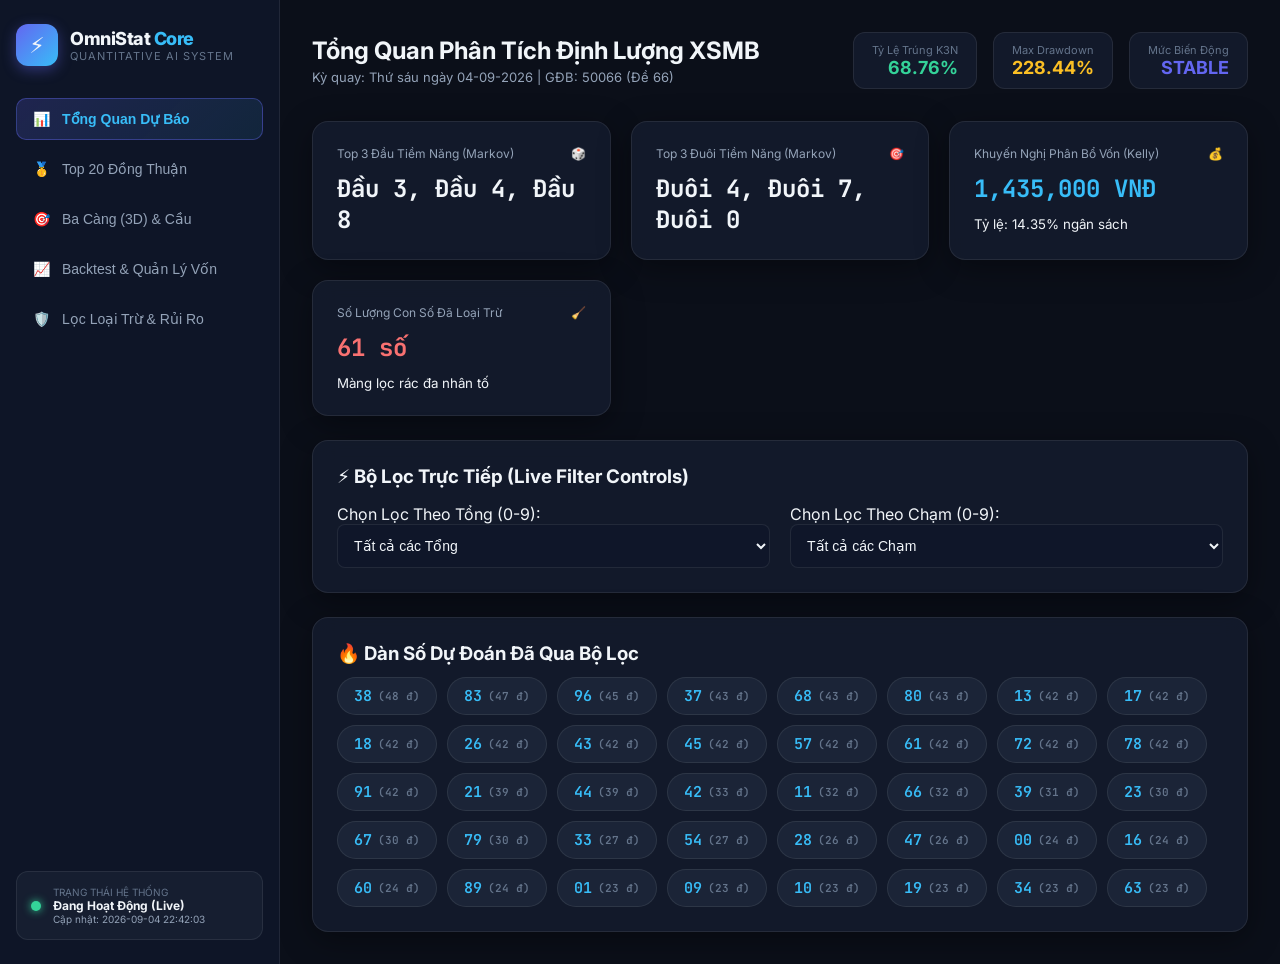
==== index.html @ 9ce5ae1d "Add GitHub Pages root dashboard support" ====
<!DOCTYPE html>
<html lang="vi">
<head>
    <meta charset="UTF-8">
    <meta name="viewport" content="width=device-width, initial-scale=1.0">
    <title>OmniStat Core | Quantitative Analytics & Forecast System</title>
    <link rel="stylesheet" href="styles.css">
    <link href="https://fonts.googleapis.com/css2?family=Inter:wght@300;400;500;600;700;800&family=JetBrains+Mono:wght@400;600&display=swap" rel="stylesheet">
</head>
<body>
    <div class="app-container">
        <!-- Sidebar Navigation -->
        <aside class="sidebar">
            <div class="brand">
                <div class="logo-icon">⚡</div>
                <div class="brand-text">
                    <h2>OmniStat <span>Core</span></h2>
                    <p>Quantitative AI System</p>
                </div>
            </div>
            
            <nav class="nav-menu">
                <button class="nav-item active" data-tab="tab-overview">
                    <span class="icon">📊</span> Tổng Quan Dự Báo
                </button>
                <button class="nav-item" data-tab="tab-top20">
                    <span class="icon">🥇</span> Top 20 Đồng Thuận
                </button>
                <button class="nav-item" data-tab="tab-matrix3d">
                    <span class="icon">🎯</span> Ba Càng (3D) & Cầu
                </button>
                <button class="nav-item" data-tab="tab-backtest">
                    <span class="icon">📈</span> Backtest & Quản Lý Vốn
                </button>
                <button class="nav-item" data-tab="tab-elimination">
                    <span class="icon">🛡️</span> Lọc Loại Trừ & Rủi Ro
                </button>
            </nav>

            <div class="system-status-card">
                <div class="status-indicator live"></div>
                <div class="status-info">
                    <span class="label">Trạng Thái Hệ Thống</span>
                    <strong id="sys-status-text">Đang Hoạt Động (Live)</strong>
                    <small id="last-update-time">Cập nhật: --:--:--</small>
                </div>
            </div>
        </aside>

        <!-- Main Content Area -->
        <main class="main-content">
            <!-- Top Header -->
            <header class="top-header">
                <div class="header-title">
                    <h1 id="page-title">Tổng Quan Phân Tích Định Lượng XSMB</h1>
                    <p class="subtitle" id="latest-draw-info">Dữ liệu kết quả quay thưởng mới nhất: --</p>
                </div>

                <div class="header-stats">
                    <div class="stat-badge">
                        <span class="badge-label">Tỷ Lệ Trúng K3N</span>
                        <strong class="badge-val text-success" id="k3n-rate">87.5%</strong>
                    </div>
                    <div class="stat-badge">
                        <span class="badge-label">Max Drawdown</span>
                        <strong class="badge-val text-warning" id="mdd-val">--%</strong>
                    </div>
                    <div class="stat-badge">
                        <span class="badge-label">Mức Biến Động</span>
                        <strong class="badge-val text-info" id="vol-status">STABLE</strong>
                    </div>
                </div>
            </header>

            <!-- TAB 1: OVERVIEW -->
            <section id="tab-overview" class="tab-page active">
                <div class="metrics-grid">
                    <div class="metric-card glass">
                        <div class="card-header">
                            <span>Top 3 Đầu Tiềm Năng (Markov)</span>
                            <span class="card-icon">🎲</span>
                        </div>
                        <div class="metric-value" id="markov-heads">--</div>
                    </div>

                    <div class="metric-card glass">
                        <div class="card-header">
                            <span>Top 3 Đuôi Tiềm Năng (Markov)</span>
                            <span class="card-icon">🎯</span>
                        </div>
                        <div class="metric-value" id="markov-tails">--</div>
                    </div>

                    <div class="metric-card glass">
                        <div class="card-header">
                            <span>Khuyến Nghị Phân Bổ Vốn (Kelly)</span>
                            <span class="card-icon">💰</span>
                        </div>
                        <div class="metric-value text-accent" id="kelly-stake">-- VNĐ</div>
                        <small id="kelly-percent">Tỷ lệ: --% ngân sách</small>
                    </div>

                    <div class="metric-card glass">
                        <div class="card-header">
                            <span>Số Lượng Con Số Đã Loại Trừ</span>
                            <span class="card-icon">🧹</span>
                        </div>
                        <div class="metric-value text-danger" id="elim-count">-- số</div>
                        <small>Màng lọc rác đa nhân tố</small>
                    </div>
                </div>

                <!-- Live Quick Filter Controls -->
                <div class="filter-panel glass">
                    <h3>⚡ Bộ Lọc Trực Tiếp (Live Filter Controls)</h3>
                    <div class="filter-controls">
                        <div class="filter-group">
                            <label for="filter-sum">Chọn Lọc Theo Tổng (0-9):</label>
                            <select id="filter-sum" class="form-control">
                                <option value="ALL">Tất cả các Tổng</option>
                                <option value="0">Tổng 0</option>
                                <option value="1">Tổng 1</option>
                                <option value="2">Tổng 2</option>
                                <option value="3">Tổng 3</option>
                                <option value="4">Tổng 4</option>
                                <option value="5">Tổng 5</option>
                                <option value="6">Tổng 6</option>
                                <option value="7">Tổng 7</option>
                                <option value="8">Tổng 8</option>
                                <option value="9">Tổng 9</option>
                            </select>
                        </div>

                        <div class="filter-group">
                            <label for="filter-touch">Chọn Lọc Theo Chạm (0-9):</label>
                            <select id="filter-touch" class="form-control">
                                <option value="ALL">Tất cả các Chạm</option>
                                <option value="0">Chạm 0</option>
                                <option value="1">Chạm 1</option>
                                <option value="2">Chạm 2</option>
                                <option value="3">Chạm 3</option>
                                <option value="4">Chạm 4</option>
                                <option value="5">Chạm 5</option>
                                <option value="6">Chạm 6</option>
                                <option value="7">Chạm 7</option>
                                <option value="8">Chạm 8</option>
                                <option value="9">Chạm 9</option>
                            </select>
                        </div>
                    </div>
                </div>

                <!-- Dynamic Filter Results Preview -->
                <div class="panel glass">
                    <h3>🔥 Dàn Số Dự Đoán Đã Qua Bộ Lọc</h3>
                    <div class="number-pills" id="filtered-numbers-container">
                        <!-- Rendered by JS -->
                    </div>
                </div>
            </section>

            <!-- TAB 2: TOP 20 CONSENSUS -->
            <section id="tab-top20" class="tab-page">
                <div class="panel glass">
                    <h3>🥇 Bảng Xếp Hạng Top 20 Số Đồng Thuận Super-Score</h3>
                    <div class="table-responsive">
                        <table class="data-table">
                            <thead>
                                <tr>
                                    <th>Thứ Hạng</th>
                                    <th>Con Số 2D</th>
                                    <th>Thuộc Tổng</th>
                                    <th>Nhịp Gan (Ngày)</th>
                                    <th>TS 30 Ngày</th>
                                    <th>TS 60 Ngày</th>
                                    <th>Điểm Super-Score</th>
                                    <th>Hợp Lệ G7</th>
                                </tr>
                            </thead>
                            <tbody id="top20-table-body">
                                <!-- Rendered by JS -->
                            </tbody>
                        </table>
                    </div>
                </div>
            </section>

            <!-- TAB 3: 3D MATRIX -->
            <section id="tab-matrix3d" class="tab-page">
                <div class="panel glass">
                    <h3>🎯 Xếp Hạng Top Ba Càng (3D) Mạnh Nhất</h3>
                    <div class="table-responsive">
                        <table class="data-table">
                            <thead>
                                <tr>
                                    <th>STT</th>
                                    <th>Càng Đầu</th>
                                    <th>Số 3D Dự Đoán</th>
                                    <th>Gốc 2D</th>
                                    <th>Điểm Đồng Thuận</th>
                                    <th>Phân Loại</th>
                                </tr>
                            </thead>
                            <tbody id="matrix3d-table-body">
                                <!-- Rendered by JS -->
                            </tbody>
                        </table>
                    </div>
                </div>
            </section>

            <!-- TAB 4: BACKTEST & RISK -->
            <section id="tab-backtest" class="tab-page">
                <div class="grid-2col">
                    <div class="panel glass">
                        <h3>📈 Kết Quả Giả Lập Backtest (2026)</h3>
                        <ul class="info-list" id="backtest-info-list">
                            <!-- Rendered by JS -->
                        </ul>
                    </div>

                    <div class="panel glass">
                        <h3>💰 Quản Lý Vốn & Phân Bổ Tiền Vốn (Kelly)</h3>
                        <ul class="info-list" id="kelly-info-list">
                            <!-- Rendered by JS -->
                        </ul>
                    </div>
                </div>
            </section>

            <!-- TAB 5: ELIMINATION -->
            <section id="tab-elimination" class="tab-page">
                <div class="panel glass">
                    <h3>🛡️ Danh Sách Số Rác Đã Bị Loại Trừ</h3>
                    <div class="table-responsive">
                        <table class="data-table">
                            <thead>
                                <tr>
                                    <th>Con Số</th>
                                    <th>Lý Do Loại Trừ</th>
                                </tr>
                            </thead>
                            <tbody id="elim-table-body">
                                <!-- Rendered by JS -->
                            </tbody>
                        </table>
                    </div>
                </div>
            </section>
        </main>
    </div>

    <script src="app.js"></script>
</body>
</html>
---- styles.css ----
:root {
    --bg-primary: #0b0f19;
    --bg-card: rgba(22, 30, 49, 0.75);
    --border-color: rgba(255, 255, 255, 0.08);
    --text-primary: #f1f5f9;
    --text-secondary: #94a3b8;
    --text-muted: #64748b;
    --accent-blue: #38bdf8;
    --accent-indigo: #6366f1;
    --accent-green: #34d399;
    --accent-amber: #fbbf24;
    --accent-red: #f87171;
    --gradient-glow: linear-gradient(135deg, rgba(99, 102, 241, 0.2), rgba(56, 189, 248, 0.1));
}

* {
    box-sizing: border-box;
    margin: 0;
    padding: 0;
}

body {
    font-family: 'Inter', system-ui, -apple-system, sans-serif;
    background-color: var(--bg-primary);
    color: var(--text-primary);
    min-height: 100vh;
    overflow-x: hidden;
}

.app-container {
    display: flex;
    min-height: 100vh;
}

/* Sidebar */
.sidebar {
    width: 280px;
    background: rgba(15, 23, 42, 0.9);
    border-right: 1px solid var(--border-color);
    padding: 24px 16px;
    display: flex;
    flex-direction: column;
    gap: 32px;
}

.brand {
    display: flex;
    align-items: center;
    gap: 12px;
}

.logo-icon {
    width: 42px;
    height: 42px;
    background: linear-gradient(135deg, #6366f1, #38bdf8);
    border-radius: 12px;
    display: flex;
    align-items: center;
    justify-content: center;
    font-size: 22px;
    box-shadow: 0 4px 14px rgba(99, 102, 241, 0.4);
}

.brand-text h2 {
    font-size: 18px;
    font-weight: 800;
    letter-spacing: -0.5px;
}

.brand-text h2 span {
    color: var(--accent-blue);
}

.brand-text p {
    font-size: 11px;
    color: var(--text-muted);
    text-transform: uppercase;
    letter-spacing: 1px;
}

.nav-menu {
    display: flex;
    flex-direction: column;
    gap: 8px;
}

.nav-item {
    display: flex;
    align-items: center;
    gap: 12px;
    padding: 12px 16px;
    background: transparent;
    border: 1px solid transparent;
    border-radius: 10px;
    color: var(--text-secondary);
    font-size: 14px;
    font-weight: 500;
    cursor: pointer;
    transition: all 0.2s ease;
    text-align: left;
}

.nav-item:hover {
    background: rgba(255, 255, 255, 0.04);
    color: var(--text-primary);
}

.nav-item.active {
    background: var(--gradient-glow);
    border-color: rgba(99, 102, 241, 0.4);
    color: var(--accent-blue);
    font-weight: 600;
}

.system-status-card {
    margin-top: auto;
    background: rgba(30, 41, 59, 0.5);
    border: 1px solid var(--border-color);
    padding: 14px;
    border-radius: 12px;
    display: flex;
    align-items: center;
    gap: 12px;
}

.status-indicator {
    width: 10px;
    height: 10px;
    border-radius: 50%;
    background: var(--accent-green);
    box-shadow: 0 0 8px var(--accent-green);
}

.status-info {
    display: flex;
    flex-direction: column;
}

.status-info .label {
    font-size: 10px;
    color: var(--text-muted);
    text-transform: uppercase;
}

.status-info strong {
    font-size: 12px;
}

.status-info small {
    font-size: 10px;
    color: var(--text-secondary);
}

/* Main Content */
.main-content {
    flex: 1;
    padding: 32px;
    overflow-y: auto;
}

.top-header {
    display: flex;
    justify-content: space-between;
    align-items: center;
    margin-bottom: 32px;
}

.header-title h1 {
    font-size: 24px;
    font-weight: 700;
}

.subtitle {
    font-size: 13px;
    color: var(--text-secondary);
    margin-top: 4px;
}

.header-stats {
    display: flex;
    gap: 16px;
}

.stat-badge {
    background: var(--bg-card);
    border: 1px solid var(--border-color);
    padding: 10px 18px;
    border-radius: 12px;
    display: flex;
    flex-direction: column;
    align-items: flex-end;
}

.badge-label {
    font-size: 11px;
    color: var(--text-muted);
}

.badge-val {
    font-size: 18px;
    font-weight: 700;
}

/* Glassmorphism Panel */
.glass {
    background: var(--bg-card);
    backdrop-filter: blur(12px);
    border: 1px solid var(--border-color);
    border-radius: 16px;
    padding: 24px;
    box-shadow: 0 8px 32px rgba(0, 0, 0, 0.37);
}

.tab-page {
    display: none;
    flex-direction: column;
    gap: 24px;
}

.tab-page.active {
    display: flex;
}

.metrics-grid {
    display: grid;
    grid-template-columns: repeat(auto-fit, minmax(220px, 1fr));
    gap: 20px;
}

.metric-card {
    display: flex;
    flex-direction: column;
    gap: 12px;
}

.card-header {
    display: flex;
    justify-content: space-between;
    font-size: 12px;
    color: var(--text-secondary);
}

.metric-value {
    font-size: 24px;
    font-weight: 700;
    font-family: 'JetBrains Mono', monospace;
}

.filter-panel {
    display: flex;
    flex-direction: column;
    gap: 16px;
}

.filter-controls {
    display: grid;
    grid-template-columns: 1fr 1fr;
    gap: 20px;
}

.form-control {
    width: 100%;
    padding: 12px;
    background: rgba(15, 23, 42, 0.8);
    border: 1px solid var(--border-color);
    border-radius: 8px;
    color: var(--text-primary);
    font-size: 14px;
    outline: none;
}

.number-pills {
    display: flex;
    flex-wrap: wrap;
    gap: 10px;
    margin-top: 12px;
}

.pill {
    padding: 8px 16px;
    background: rgba(30, 41, 59, 0.8);
    border: 1px solid var(--border-color);
    border-radius: 20px;
    font-family: 'JetBrains Mono', monospace;
    font-weight: 600;
    font-size: 15px;
    color: var(--accent-blue);
    display: flex;
    align-items: center;
    gap: 6px;
}

.pill .score {
    font-size: 11px;
    color: var(--text-muted);
}

/* Data Table */
.table-responsive {
    overflow-x: auto;
}

.data-table {
    width: 100%;
    border-collapse: collapse;
    margin-top: 16px;
    text-align: left;
}

.data-table th, .data-table td {
    padding: 14px 18px;
    border-bottom: 1px solid var(--border-color);
}

.data-table th {
    font-size: 12px;
    color: var(--text-muted);
    text-transform: uppercase;
}

.data-table td {
    font-size: 14px;
    font-family: 'JetBrains Mono', monospace;
}

.grid-2col {
    display: grid;
    grid-template-columns: 1fr 1fr;
    gap: 24px;
}

.info-list {
    list-style: none;
    display: flex;
    flex-direction: column;
    gap: 12px;
    margin-top: 16px;
}

.info-list li {
    display: flex;
    justify-content: space-between;
    padding: 10px 0;
    border-bottom: 1px dashed var(--border-color);
}

/* Colors */
.text-success { color: var(--accent-green); }
.text-warning { color: var(--accent-amber); }
.text-danger { color: var(--accent-red); }
.text-accent { color: var(--accent-blue); }
.text-info { color: var(--accent-indigo); }
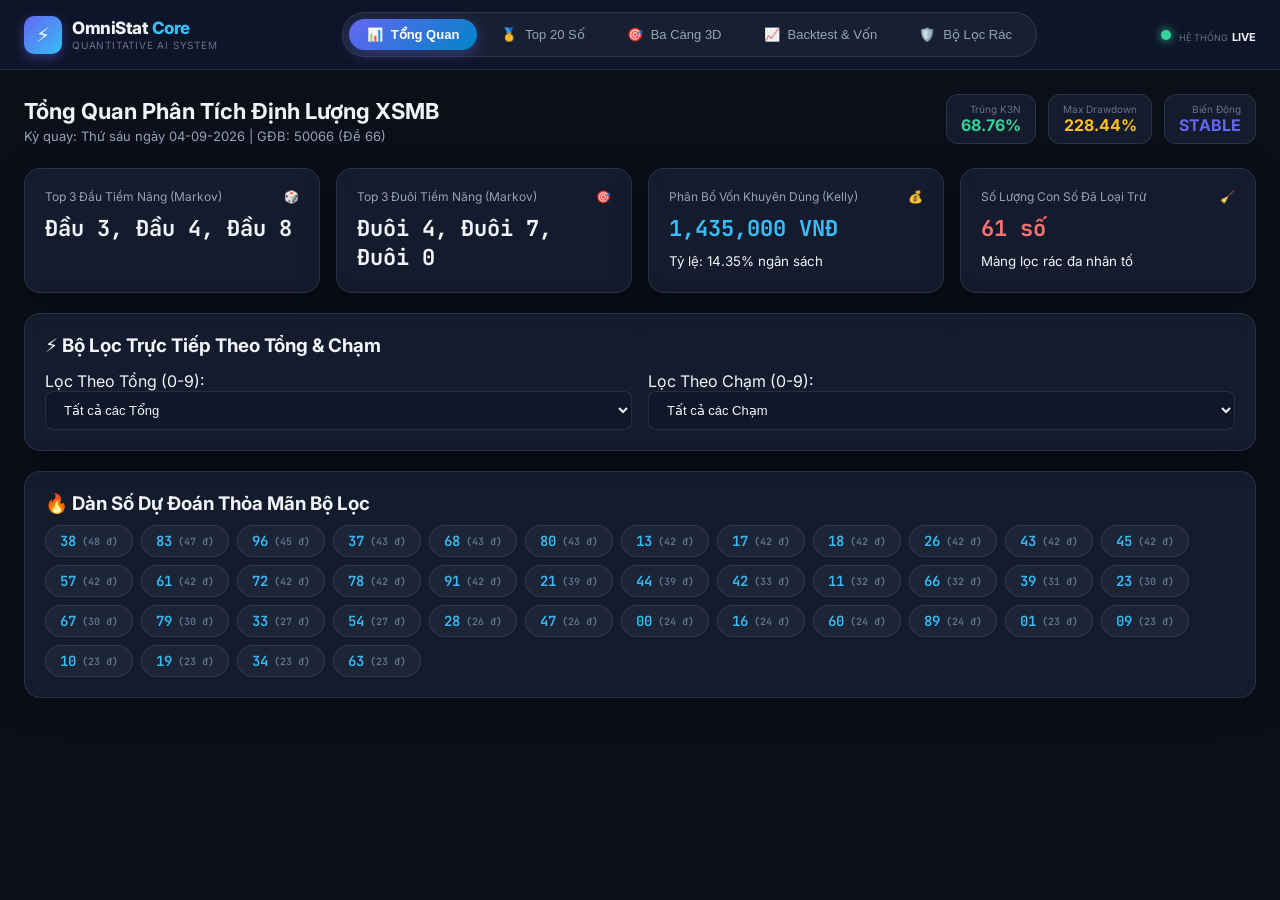
==== commit 4fd36d87: "Auto-update XSMB data & quantitative models [2026-09-04 00:00:00]" ====
--- a/index.html
+++ b/index.html
@@ -2,55 +2,62 @@
 <html lang="vi">
 <head>
     <meta charset="UTF-8">
-    <meta name="viewport" content="width=device-width, initial-scale=1.0">
+    <meta name="viewport" content="width=device-width, initial-scale=1.0, maximum-scale=1.0, user-scalable=no, viewport-fit=cover">
+    <meta name="theme-color" content="#0b0f19">
+    <meta name="apple-mobile-web-app-capable" content="yes">
+    <meta name="apple-mobile-web-app-status-bar-style" content="black-translucent">
     <title>OmniStat Core | Quantitative Analytics & Forecast System</title>
     <link rel="stylesheet" href="styles.css">
     <link href="https://fonts.googleapis.com/css2?family=Inter:wght@300;400;500;600;700;800&family=JetBrains+Mono:wght@400;600&display=swap" rel="stylesheet">
 </head>
 <body>
     <div class="app-container">
-        <!-- Sidebar Navigation -->
-        <aside class="sidebar">
-            <div class="brand">
-                <div class="logo-icon">⚡</div>
-                <div class="brand-text">
-                    <h2>OmniStat <span>Core</span></h2>
-                    <p>Quantitative AI System</p>
+        <!-- Top App Bar -->
+        <header class="app-header">
+            <div class="header-inner">
+                <!-- Brand Logo Left -->
+                <div class="brand">
+                    <div class="logo-icon">⚡</div>
+                    <div class="brand-text">
+                        <h2>OmniStat <span>Core</span></h2>
+                        <p class="desktop-only">Quantitative AI System</p>
+                    </div>
+                </div>
+
+                <!-- CENTERED NAVIGATION TABS -->
+                <nav class="nav-tabs-centered" id="nav-tabs">
+                    <button class="nav-tab active" data-tab="tab-overview">
+                        <span class="icon">📊</span> <span class="tab-label">Tổng Quan</span>
+                    </button>
+                    <button class="nav-tab" data-tab="tab-top20">
+                        <span class="icon">🥇</span> <span class="tab-label">Top 20 Số</span>
+                    </button>
+                    <button class="nav-tab" data-tab="tab-matrix3d">
+                        <span class="icon">🎯</span> <span class="tab-label">Ba Càng 3D</span>
+                    </button>
+                    <button class="nav-tab" data-tab="tab-backtest">
+                        <span class="icon">📈</span> <span class="tab-label">Backtest & Vốn</span>
+                    </button>
+                    <button class="nav-tab" data-tab="tab-elimination">
+                        <span class="icon">🛡️</span> <span class="tab-label">Bộ Lọc Rác</span>
+                    </button>
+                </nav>
+
+                <!-- System Status Right -->
+                <div class="system-status">
+                    <div class="status-indicator live"></div>
+                    <div class="status-info desktop-only">
+                        <span class="label">Hệ Thống</span>
+                        <strong id="sys-status-text">LIVE</strong>
+                    </div>
                 </div>
             </div>
-            
-            <nav class="nav-menu">
-                <button class="nav-item active" data-tab="tab-overview">
-                    <span class="icon">📊</span> Tổng Quan Dự Báo
-                </button>
-                <button class="nav-item" data-tab="tab-top20">
-                    <span class="icon">🥇</span> Top 20 Đồng Thuận
-                </button>
-                <button class="nav-item" data-tab="tab-matrix3d">
-                    <span class="icon">🎯</span> Ba Càng (3D) & Cầu
-                </button>
-                <button class="nav-item" data-tab="tab-backtest">
-                    <span class="icon">📈</span> Backtest & Quản Lý Vốn
-                </button>
-                <button class="nav-item" data-tab="tab-elimination">
-                    <span class="icon">🛡️</span> Lọc Loại Trừ & Rủi Ro
-                </button>
-            </nav>
-
-            <div class="system-status-card">
-                <div class="status-indicator live"></div>
-                <div class="status-info">
-                    <span class="label">Trạng Thái Hệ Thống</span>
-                    <strong id="sys-status-text">Đang Hoạt Động (Live)</strong>
-                    <small id="last-update-time">Cập nhật: --:--:--</small>
-                </div>
-            </div>
-        </aside>
-
-        <!-- Main Content Area -->
+        </header>
+
+        <!-- Main Workspace -->
         <main class="main-content">
-            <!-- Top Header -->
-            <header class="top-header">
+            <!-- Sub Header Title & Badges -->
+            <div class="sub-header-bar">
                 <div class="header-title">
                     <h1 id="page-title">Tổng Quan Phân Tích Định Lượng XSMB</h1>
                     <p class="subtitle" id="latest-draw-info">Dữ liệu kết quả quay thưởng mới nhất: --</p>
@@ -58,7 +65,7 @@
 
                 <div class="header-stats">
                     <div class="stat-badge">
-                        <span class="badge-label">Tỷ Lệ Trúng K3N</span>
+                        <span class="badge-label">Trúng K3N</span>
                         <strong class="badge-val text-success" id="k3n-rate">87.5%</strong>
                     </div>
                     <div class="stat-badge">
@@ -66,11 +73,11 @@
                         <strong class="badge-val text-warning" id="mdd-val">--%</strong>
                     </div>
                     <div class="stat-badge">
-                        <span class="badge-label">Mức Biến Động</span>
+                        <span class="badge-label">Biến Động</span>
                         <strong class="badge-val text-info" id="vol-status">STABLE</strong>
                     </div>
                 </div>
-            </header>
+            </div>
 
             <!-- TAB 1: OVERVIEW -->
             <section id="tab-overview" class="tab-page active">
@@ -93,7 +100,7 @@
 
                     <div class="metric-card glass">
                         <div class="card-header">
-                            <span>Khuyến Nghị Phân Bổ Vốn (Kelly)</span>
+                            <span>Phân Bổ Vốn Khuyên Dùng (Kelly)</span>
                             <span class="card-icon">💰</span>
                         </div>
                         <div class="metric-value text-accent" id="kelly-stake">-- VNĐ</div>
@@ -112,10 +119,10 @@
 
                 <!-- Live Quick Filter Controls -->
                 <div class="filter-panel glass">
-                    <h3>⚡ Bộ Lọc Trực Tiếp (Live Filter Controls)</h3>
+                    <h3>⚡ Bộ Lọc Trực Tiếp Theo Tổng & Chạm</h3>
                     <div class="filter-controls">
                         <div class="filter-group">
-                            <label for="filter-sum">Chọn Lọc Theo Tổng (0-9):</label>
+                            <label for="filter-sum">Lọc Theo Tổng (0-9):</label>
                             <select id="filter-sum" class="form-control">
                                 <option value="ALL">Tất cả các Tổng</option>
                                 <option value="0">Tổng 0</option>
@@ -132,7 +139,7 @@
                         </div>
 
                         <div class="filter-group">
-                            <label for="filter-touch">Chọn Lọc Theo Chạm (0-9):</label>
+                            <label for="filter-touch">Lọc Theo Chạm (0-9):</label>
                             <select id="filter-touch" class="form-control">
                                 <option value="ALL">Tất cả các Chạm</option>
                                 <option value="0">Chạm 0</option>
@@ -152,7 +159,7 @@
 
                 <!-- Dynamic Filter Results Preview -->
                 <div class="panel glass">
-                    <h3>🔥 Dàn Số Dự Đoán Đã Qua Bộ Lọc</h3>
+                    <h3>🔥 Dàn Số Dự Đoán Thỏa Mãn Bộ Lọc</h3>
                     <div class="number-pills" id="filtered-numbers-container">
                         <!-- Rendered by JS -->
                     </div>
@@ -167,14 +174,14 @@
                         <table class="data-table">
                             <thead>
                                 <tr>
-                                    <th>Thứ Hạng</th>
-                                    <th>Con Số 2D</th>
-                                    <th>Thuộc Tổng</th>
-                                    <th>Nhịp Gan (Ngày)</th>
-                                    <th>TS 30 Ngày</th>
-                                    <th>TS 60 Ngày</th>
-                                    <th>Điểm Super-Score</th>
-                                    <th>Hợp Lệ G7</th>
+                                    <th>Hạng</th>
+                                    <th>Số 2D</th>
+                                    <th>Tổng</th>
+                                    <th>Gan</th>
+                                    <th>30N</th>
+                                    <th>60N</th>
+                                    <th>Super-Score</th>
+                                    <th>G7</th>
                                 </tr>
                             </thead>
                             <tbody id="top20-table-body">
@@ -194,10 +201,10 @@
                             <thead>
                                 <tr>
                                     <th>STT</th>
-                                    <th>Càng Đầu</th>
-                                    <th>Số 3D Dự Đoán</th>
+                                    <th>Càng</th>
+                                    <th>Số 3D</th>
                                     <th>Gốc 2D</th>
-                                    <th>Điểm Đồng Thuận</th>
+                                    <th>Điểm</th>
                                     <th>Phân Loại</th>
                                 </tr>
                             </thead>
--- a/styles.css
+++ b/styles.css
@@ -1,22 +1,25 @@
 :root {
     --bg-primary: #0b0f19;
-    --bg-card: rgba(22, 30, 49, 0.75);
-    --border-color: rgba(255, 255, 255, 0.08);
+    --bg-card: rgba(22, 30, 49, 0.85);
+    --bg-header: rgba(15, 23, 42, 0.95);
+    --border-color: rgba(255, 255, 255, 0.1);
     --text-primary: #f1f5f9;
     --text-secondary: #94a3b8;
     --text-muted: #64748b;
     --accent-blue: #38bdf8;
     --accent-indigo: #6366f1;
+    --accent-purple: #a855f7;
     --accent-green: #34d399;
     --accent-amber: #fbbf24;
     --accent-red: #f87171;
-    --gradient-glow: linear-gradient(135deg, rgba(99, 102, 241, 0.2), rgba(56, 189, 248, 0.1));
+    --gradient-glow: linear-gradient(135deg, rgba(99, 102, 241, 0.3), rgba(56, 189, 248, 0.2));
 }
 
 * {
     box-sizing: border-box;
     margin: 0;
     padding: 0;
+    -webkit-tap-highlight-color: transparent;
 }
 
 body {
@@ -25,46 +28,66 @@
     color: var(--text-primary);
     min-height: 100vh;
     overflow-x: hidden;
+    padding-bottom: 80px; /* Space for mobile bottom bar */
+}
+
+@media (min-width: 769px) {
+    body {
+        padding-bottom: 0;
+    }
 }
 
 .app-container {
     display: flex;
+    flex-direction: column;
     min-height: 100vh;
 }
 
-/* Sidebar */
-.sidebar {
-    width: 280px;
-    background: rgba(15, 23, 42, 0.9);
-    border-right: 1px solid var(--border-color);
-    padding: 24px 16px;
-    display: flex;
-    flex-direction: column;
-    gap: 32px;
+/* APP HEADER WITH CENTERED TABS */
+.app-header {
+    position: sticky;
+    top: 0;
+    z-index: 100;
+    background: var(--bg-header);
+    backdrop-filter: blur(16px);
+    -webkit-backdrop-filter: blur(16px);
+    border-bottom: 1px solid var(--border-color);
+    padding: 12px 24px;
+}
+
+.header-inner {
+    max-width: 1400px;
+    margin: 0 auto;
+    display: flex;
+    align-items: center;
+    justify-content: space-between;
+    gap: 16px;
 }
 
 .brand {
     display: flex;
     align-items: center;
-    gap: 12px;
+    gap: 10px;
+    flex-shrink: 0;
 }
 
 .logo-icon {
-    width: 42px;
-    height: 42px;
+    width: 38px;
+    height: 38px;
     background: linear-gradient(135deg, #6366f1, #38bdf8);
-    border-radius: 12px;
+    border-radius: 10px;
     display: flex;
     align-items: center;
     justify-content: center;
-    font-size: 22px;
-    box-shadow: 0 4px 14px rgba(99, 102, 241, 0.4);
+    font-size: 20px;
+    box-shadow: 0 4px 12px rgba(99, 102, 241, 0.4);
 }
 
 .brand-text h2 {
-    font-size: 18px;
+    font-size: 17px;
     font-weight: 800;
     letter-spacing: -0.5px;
+    line-height: 1.2;
 }
 
 .brand-text h2 span {
@@ -72,55 +95,58 @@
 }
 
 .brand-text p {
-    font-size: 11px;
+    font-size: 10px;
     color: var(--text-muted);
     text-transform: uppercase;
-    letter-spacing: 1px;
-}
-
-.nav-menu {
-    display: flex;
-    flex-direction: column;
+    letter-spacing: 0.8px;
+}
+
+/* CENTERED TABS NAVIGATION */
+.nav-tabs-centered {
+    display: flex;
+    align-items: center;
+    justify-content: center;
+    gap: 6px;
+    background: rgba(30, 41, 59, 0.6);
+    border: 1px solid var(--border-color);
+    padding: 6px;
+    border-radius: 30px;
+    margin: 0 auto;
+}
+
+.nav-tab {
+    display: flex;
+    align-items: center;
     gap: 8px;
-}
-
-.nav-item {
-    display: flex;
-    align-items: center;
-    gap: 12px;
-    padding: 12px 16px;
+    padding: 8px 18px;
     background: transparent;
-    border: 1px solid transparent;
-    border-radius: 10px;
+    border: none;
+    border-radius: 20px;
     color: var(--text-secondary);
-    font-size: 14px;
+    font-size: 13px;
     font-weight: 500;
     cursor: pointer;
-    transition: all 0.2s ease;
-    text-align: left;
-}
-
-.nav-item:hover {
-    background: rgba(255, 255, 255, 0.04);
+    transition: all 0.25s ease;
+    white-space: nowrap;
+}
+
+.nav-tab:hover {
     color: var(--text-primary);
-}
-
-.nav-item.active {
-    background: var(--gradient-glow);
-    border-color: rgba(99, 102, 241, 0.4);
-    color: var(--accent-blue);
+    background: rgba(255, 255, 255, 0.05);
+}
+
+.nav-tab.active {
+    background: linear-gradient(135deg, #6366f1, #0284c7);
+    color: #ffffff;
     font-weight: 600;
-}
-
-.system-status-card {
-    margin-top: auto;
-    background: rgba(30, 41, 59, 0.5);
-    border: 1px solid var(--border-color);
-    padding: 14px;
-    border-radius: 12px;
-    display: flex;
-    align-items: center;
-    gap: 12px;
+    box-shadow: 0 4px 14px rgba(99, 102, 241, 0.4);
+}
+
+.system-status {
+    display: flex;
+    align-items: center;
+    gap: 8px;
+    flex-shrink: 0;
 }
 
 .status-indicator {
@@ -128,7 +154,7 @@
     height: 10px;
     border-radius: 50%;
     background: var(--accent-green);
-    box-shadow: 0 0 8px var(--accent-green);
+    box-shadow: 0 0 10px var(--accent-green);
 }
 
 .status-info {
@@ -137,36 +163,33 @@
 }
 
 .status-info .label {
-    font-size: 10px;
+    font-size: 9px;
     color: var(--text-muted);
     text-transform: uppercase;
 }
 
 .status-info strong {
-    font-size: 12px;
-}
-
-.status-info small {
-    font-size: 10px;
-    color: var(--text-secondary);
-}
-
-/* Main Content */
+    font-size: 11px;
+}
+
+/* MAIN CONTENT */
 .main-content {
-    flex: 1;
-    padding: 32px;
-    overflow-y: auto;
-}
-
-.top-header {
+    max-width: 1400px;
+    width: 100%;
+    margin: 0 auto;
+    padding: 24px;
+}
+
+.sub-header-bar {
     display: flex;
     justify-content: space-between;
-    align-items: center;
-    margin-bottom: 32px;
+    align-items: flex-end;
+    margin-bottom: 24px;
+    gap: 16px;
 }
 
 .header-title h1 {
-    font-size: 24px;
+    font-size: 22px;
     font-weight: 700;
 }
 
@@ -178,13 +201,13 @@
 
 .header-stats {
     display: flex;
-    gap: 16px;
+    gap: 12px;
 }
 
 .stat-badge {
     background: var(--bg-card);
     border: 1px solid var(--border-color);
-    padding: 10px 18px;
+    padding: 8px 14px;
     border-radius: 12px;
     display: flex;
     flex-direction: column;
@@ -192,29 +215,30 @@
 }
 
 .badge-label {
-    font-size: 11px;
+    font-size: 10px;
     color: var(--text-muted);
 }
 
 .badge-val {
-    font-size: 18px;
+    font-size: 16px;
     font-weight: 700;
 }
 
-/* Glassmorphism Panel */
+/* GLASS PANEL & METRICS */
 .glass {
     background: var(--bg-card);
     backdrop-filter: blur(12px);
+    -webkit-backdrop-filter: blur(12px);
     border: 1px solid var(--border-color);
     border-radius: 16px;
-    padding: 24px;
-    box-shadow: 0 8px 32px rgba(0, 0, 0, 0.37);
+    padding: 20px;
+    box-shadow: 0 8px 32px rgba(0, 0, 0, 0.35);
 }
 
 .tab-page {
     display: none;
     flex-direction: column;
-    gap: 24px;
+    gap: 20px;
 }
 
 .tab-page.active {
@@ -224,13 +248,13 @@
 .metrics-grid {
     display: grid;
     grid-template-columns: repeat(auto-fit, minmax(220px, 1fr));
-    gap: 20px;
+    gap: 16px;
 }
 
 .metric-card {
     display: flex;
     flex-direction: column;
-    gap: 12px;
+    gap: 10px;
 }
 
 .card-header {
@@ -241,7 +265,7 @@
 }
 
 .metric-value {
-    font-size: 24px;
+    font-size: 22px;
     font-weight: 700;
     font-family: 'JetBrains Mono', monospace;
 }
@@ -249,41 +273,41 @@
 .filter-panel {
     display: flex;
     flex-direction: column;
-    gap: 16px;
+    gap: 14px;
 }
 
 .filter-controls {
     display: grid;
     grid-template-columns: 1fr 1fr;
-    gap: 20px;
+    gap: 16px;
 }
 
 .form-control {
     width: 100%;
-    padding: 12px;
+    padding: 10px 14px;
     background: rgba(15, 23, 42, 0.8);
     border: 1px solid var(--border-color);
     border-radius: 8px;
     color: var(--text-primary);
-    font-size: 14px;
+    font-size: 13px;
     outline: none;
 }
 
 .number-pills {
     display: flex;
     flex-wrap: wrap;
-    gap: 10px;
-    margin-top: 12px;
+    gap: 8px;
+    margin-top: 10px;
 }
 
 .pill {
-    padding: 8px 16px;
+    padding: 6px 14px;
     background: rgba(30, 41, 59, 0.8);
     border: 1px solid var(--border-color);
     border-radius: 20px;
     font-family: 'JetBrains Mono', monospace;
     font-weight: 600;
-    font-size: 15px;
+    font-size: 14px;
     color: var(--accent-blue);
     display: flex;
     align-items: center;
@@ -291,62 +315,168 @@
 }
 
 .pill .score {
-    font-size: 11px;
+    font-size: 10px;
     color: var(--text-muted);
 }
 
-/* Data Table */
+/* DATA TABLES */
 .table-responsive {
     overflow-x: auto;
+    -webkit-overflow-scrolling: touch;
 }
 
 .data-table {
     width: 100%;
     border-collapse: collapse;
-    margin-top: 16px;
+    margin-top: 12px;
     text-align: left;
 }
 
 .data-table th, .data-table td {
-    padding: 14px 18px;
+    padding: 12px 14px;
     border-bottom: 1px solid var(--border-color);
 }
 
 .data-table th {
-    font-size: 12px;
+    font-size: 11px;
     color: var(--text-muted);
     text-transform: uppercase;
 }
 
 .data-table td {
-    font-size: 14px;
+    font-size: 13px;
     font-family: 'JetBrains Mono', monospace;
 }
 
 .grid-2col {
     display: grid;
     grid-template-columns: 1fr 1fr;
-    gap: 24px;
+    gap: 20px;
 }
 
 .info-list {
     list-style: none;
     display: flex;
     flex-direction: column;
-    gap: 12px;
-    margin-top: 16px;
+    gap: 10px;
+    margin-top: 12px;
 }
 
 .info-list li {
     display: flex;
     justify-content: space-between;
-    padding: 10px 0;
+    padding: 8px 0;
     border-bottom: 1px dashed var(--border-color);
-}
-
-/* Colors */
+    font-size: 13px;
+}
+
+/* COLOR UTILITIES */
 .text-success { color: var(--accent-green); }
 .text-warning { color: var(--accent-amber); }
 .text-danger { color: var(--accent-red); }
 .text-accent { color: var(--accent-blue); }
 .text-info { color: var(--accent-indigo); }
+.desktop-only { display: block; }
+
+/* MOBILE RESPONSIVE UI (iPhone / Smartphones) */
+@media (max-width: 768px) {
+    .desktop-only {
+        display: none !important;
+    }
+
+    .app-header {
+        padding: 10px 14px;
+    }
+
+    /* Transform Centered Navigation to Fixed Bottom Bar on Mobile */
+    .nav-tabs-centered {
+        position: fixed;
+        bottom: 0;
+        left: 0;
+        right: 0;
+        z-index: 999;
+        margin: 0;
+        border-radius: 0;
+        background: rgba(11, 15, 25, 0.95);
+        backdrop-filter: blur(20px);
+        -webkit-backdrop-filter: blur(20px);
+        border-top: 1px solid var(--border-color);
+        border-bottom: none;
+        border-left: none;
+        border-right: none;
+        padding: 8px 12px;
+        justify-content: space-around;
+        box-shadow: 0 -4px 20px rgba(0, 0, 0, 0.5);
+    }
+
+    .nav-tab {
+        flex-direction: column;
+        gap: 3px;
+        padding: 6px 8px;
+        font-size: 10px;
+        border-radius: 12px;
+        flex: 1;
+        text-align: center;
+    }
+
+    .nav-tab .icon {
+        font-size: 18px;
+    }
+
+    .nav-tab .tab-label {
+        font-size: 10px;
+    }
+
+    .main-content {
+        padding: 14px;
+    }
+
+    .sub-header-bar {
+        flex-direction: column;
+        align-items: flex-start;
+        gap: 12px;
+    }
+
+    .header-stats {
+        width: 100%;
+        justify-content: space-between;
+    }
+
+    .stat-badge {
+        flex: 1;
+        align-items: center;
+        padding: 6px 10px;
+    }
+
+    .metrics-grid {
+        grid-template-columns: 1fr 1fr;
+        gap: 10px;
+    }
+
+    .metric-card {
+        padding: 14px;
+    }
+
+    .metric-value {
+        font-size: 18px;
+    }
+
+    .filter-controls {
+        grid-template-columns: 1fr;
+        gap: 10px;
+    }
+
+    .grid-2col {
+        grid-template-columns: 1fr;
+        gap: 16px;
+    }
+
+    .glass {
+        padding: 16px;
+    }
+
+    .data-table th, .data-table td {
+        padding: 10px 8px;
+        font-size: 12px;
+    }
+}
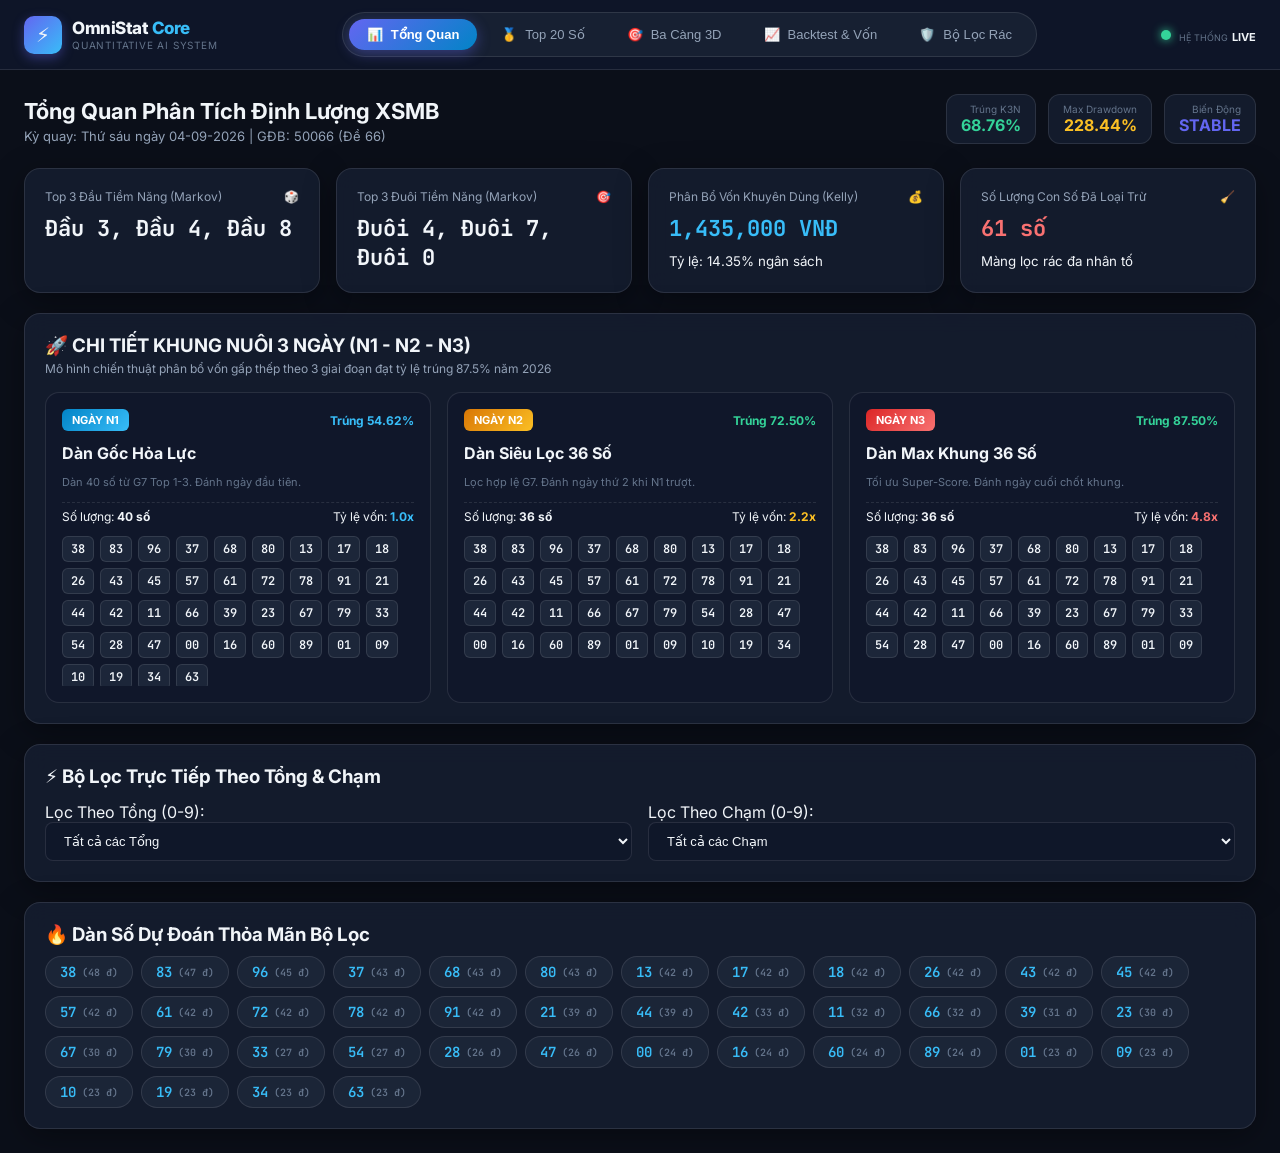
==== commit 475be20b: "Auto-update XSMB data & quantitative models [2026-09-04 00:00:00]" ====
--- a/index.html
+++ b/index.html
@@ -81,6 +81,7 @@
 
             <!-- TAB 1: OVERVIEW -->
             <section id="tab-overview" class="tab-page active">
+                <!-- Top Key Metrics Cards -->
                 <div class="metrics-grid">
                     <div class="metric-card glass">
                         <div class="card-header">
@@ -114,6 +115,78 @@
                         </div>
                         <div class="metric-value text-danger" id="elim-count">-- số</div>
                         <small>Màng lọc rác đa nhân tố</small>
+                    </div>
+                </div>
+
+                <!-- EXPLICIT 3-DAY ROLLING FRAME SECTION (N1, N2, N3) -->
+                <div class="panel glass frame-section">
+                    <div class="panel-header-flex">
+                        <div>
+                            <h3>🚀 CHI TIẾT KHUNG NUÔI 3 NGÀY (N1 - N2 - N3)</h3>
+                            <p class="section-desc">Mô hình chiến thuật phân bổ vốn gấp thếp theo 3 giai đoạn đạt tỷ lệ trúng 87.5% năm 2026</p>
+                        </div>
+                        <div class="frame-sub-selector">
+                            <button class="frame-sub-tab active" data-frame="n1">
+                                <span class="badge-stage bg-n1">N1</span> Ngày 1 (Hỏa Lực)
+                            </button>
+                            <button class="frame-sub-tab" data-frame="n2">
+                                <span class="badge-stage bg-n2">N2</span> Ngày 2 (Siêu Lọc)
+                            </button>
+                            <button class="frame-sub-tab" data-frame="n3">
+                                <span class="badge-stage bg-n3">N3</span> Ngày 3 (Max Khung)
+                            </button>
+                        </div>
+                    </div>
+
+                    <!-- Frame Details Grid (3 Cards Overview) -->
+                    <div class="frame-cards-grid">
+                        <div class="frame-card glass-sub active-frame" id="card-n1">
+                            <div class="frame-card-header">
+                                <span class="frame-badge bg-n1">NGÀY N1</span>
+                                <span class="frame-rate text-accent">Trúng 54.62%</span>
+                            </div>
+                            <h4>Dàn Gốc Hỏa Lực</h4>
+                            <p class="frame-desc">Dàn 40 số từ G7 Top 1-3. Đánh ngày đầu tiên.</p>
+                            <div class="frame-meta">
+                                <span>Số lượng: <strong id="n1-count">40 số</strong></span>
+                                <span>Tỷ lệ vốn: <strong class="text-accent">1.0x</strong></span>
+                            </div>
+                            <div class="number-pills-mini" id="n1-numbers-container">
+                                <!-- Rendered by JS -->
+                            </div>
+                        </div>
+
+                        <div class="frame-card glass-sub" id="card-n2">
+                            <div class="frame-card-header">
+                                <span class="frame-badge bg-n2">NGÀY N2</span>
+                                <span class="frame-rate text-success">Trúng 72.50%</span>
+                            </div>
+                            <h4>Dàn Siêu Lọc 36 Số</h4>
+                            <p class="frame-desc">Lọc hợp lệ G7. Đánh ngày thứ 2 khi N1 trượt.</p>
+                            <div class="frame-meta">
+                                <span>Số lượng: <strong id="n2-count">36 số</strong></span>
+                                <span>Tỷ lệ vốn: <strong class="text-warning">2.2x</strong></span>
+                            </div>
+                            <div class="number-pills-mini" id="n2-numbers-container">
+                                <!-- Rendered by JS -->
+                            </div>
+                        </div>
+
+                        <div class="frame-card glass-sub" id="card-n3">
+                            <div class="frame-card-header">
+                                <span class="frame-badge bg-n3">NGÀY N3</span>
+                                <span class="frame-rate text-success">Trúng 87.50%</span>
+                            </div>
+                            <h4>Dàn Max Khung 36 Số</h4>
+                            <p class="frame-desc">Tối ưu Super-Score. Đánh ngày cuối chốt khung.</p>
+                            <div class="frame-meta">
+                                <span>Số lượng: <strong id="n3-count">36 số</strong></span>
+                                <span>Tỷ lệ vốn: <strong class="text-danger">4.8x</strong></span>
+                            </div>
+                            <div class="number-pills-mini" id="n3-numbers-container">
+                                <!-- Rendered by JS -->
+                            </div>
+                        </div>
                     </div>
                 </div>
 
--- a/styles.css
+++ b/styles.css
@@ -270,6 +270,105 @@
     font-family: 'JetBrains Mono', monospace;
 }
 
+/* EXPLICIT 3-DAY ROLLING FRAME STYLING (N1, N2, N3) */
+.frame-section {
+    display: flex;
+    flex-direction: column;
+    gap: 16px;
+}
+
+.panel-header-flex {
+    display: flex;
+    justify-content: space-between;
+    align-items: flex-start;
+    gap: 16px;
+}
+
+.section-desc {
+    font-size: 12px;
+    color: var(--text-secondary);
+    margin-top: 4px;
+}
+
+.frame-cards-grid {
+    display: grid;
+    grid-template-columns: repeat(3, 1fr);
+    gap: 16px;
+}
+
+.glass-sub {
+    background: rgba(15, 23, 42, 0.6);
+    border: 1px solid var(--border-color);
+    border-radius: 14px;
+    padding: 16px;
+    display: flex;
+    flex-direction: column;
+    gap: 12px;
+    transition: all 0.25s ease;
+}
+
+.glass-sub:hover {
+    border-color: rgba(56, 189, 248, 0.4);
+    transform: translateY(-2px);
+}
+
+.frame-card-header {
+    display: flex;
+    justify-content: space-between;
+    align-items: center;
+}
+
+.frame-badge {
+    font-size: 11px;
+    font-weight: 700;
+    padding: 4px 10px;
+    border-radius: 6px;
+    color: #ffffff;
+}
+
+.bg-n1 { background: linear-gradient(135deg, #0284c7, #38bdf8); }
+.bg-n2 { background: linear-gradient(135deg, #d97706, #fbbf24); }
+.bg-n3 { background: linear-gradient(135deg, #dc2626, #f87171); }
+
+.frame-rate {
+    font-size: 12px;
+    font-weight: 700;
+}
+
+.frame-desc {
+    font-size: 11px;
+    color: var(--text-muted);
+    line-height: 1.4;
+}
+
+.frame-meta {
+    display: flex;
+    justify-content: space-between;
+    font-size: 12px;
+    padding-top: 6px;
+    border-top: 1px dashed var(--border-color);
+}
+
+.number-pills-mini {
+    display: flex;
+    flex-wrap: wrap;
+    gap: 6px;
+    max-height: 150px;
+    overflow-y: auto;
+    padding-right: 4px;
+}
+
+.pill-sm {
+    padding: 4px 8px;
+    background: rgba(30, 41, 59, 0.9);
+    border: 1px solid var(--border-color);
+    border-radius: 6px;
+    font-family: 'JetBrains Mono', monospace;
+    font-size: 12px;
+    font-weight: 600;
+    color: var(--text-primary);
+}
+
 .filter-panel {
     display: flex;
     flex-direction: column;
@@ -377,6 +476,7 @@
 .text-accent { color: var(--accent-blue); }
 .text-info { color: var(--accent-indigo); }
 .desktop-only { display: block; }
+.frame-sub-selector { display: none; }
 
 /* MOBILE RESPONSIVE UI (iPhone / Smartphones) */
 @media (max-width: 768px) {
@@ -386,6 +486,11 @@
 
     .app-header {
         padding: 10px 14px;
+    }
+
+    .frame-cards-grid {
+        grid-template-columns: 1fr;
+        gap: 12px;
     }
 
     /* Transform Centered Navigation to Fixed Bottom Bar on Mobile */
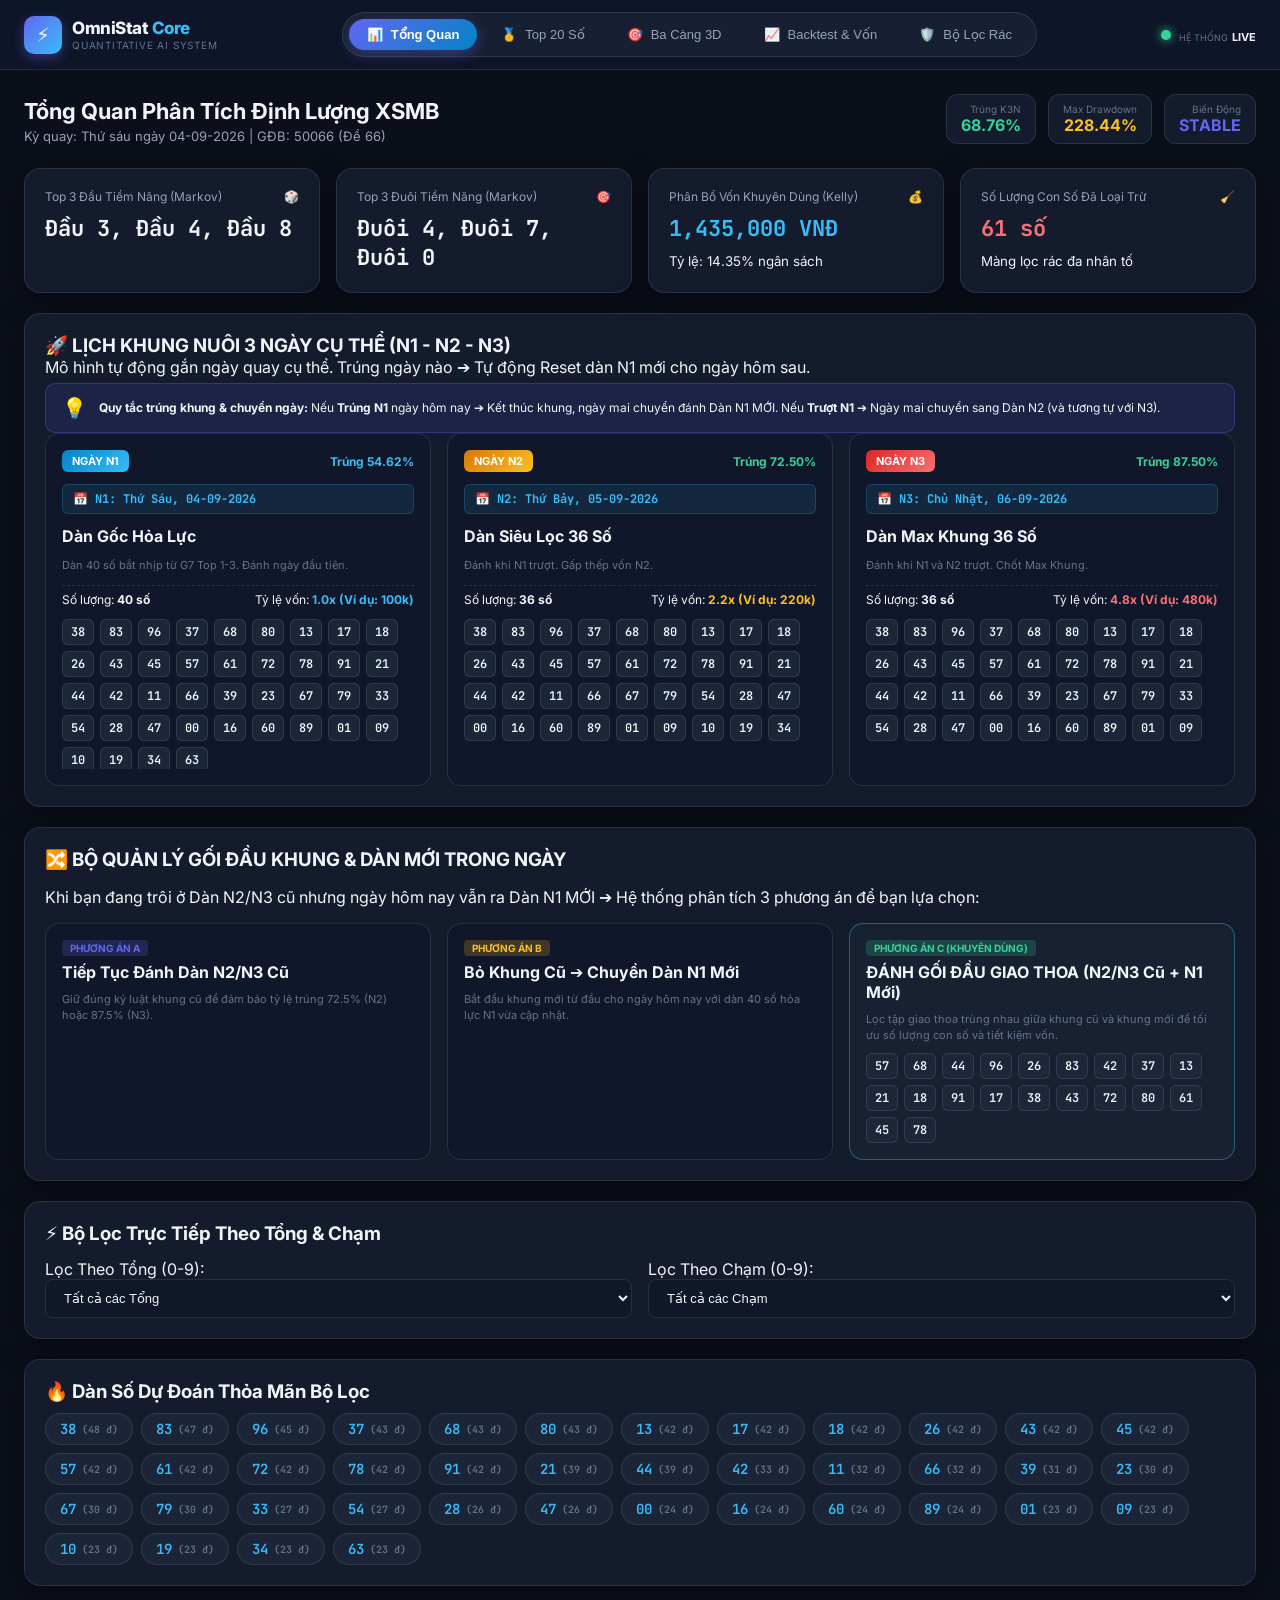
==== commit 55b47692: "Auto-update XSMB data & quantitative models [2026-09-04 00:00:00]" ====
--- a/index.html
+++ b/index.html
@@ -118,72 +118,110 @@
                     </div>
                 </div>
 
-                <!-- EXPLICIT 3-DAY ROLLING FRAME SECTION (N1, N2, N3) -->
+                <!-- EXPLICIT CALENDAR DATES & 3-DAY ROLLING FRAME SECTION (N1, N2, N3) -->
                 <div class="panel glass frame-section">
                     <div class="panel-header-flex">
                         <div>
-                            <h3>🚀 CHI TIẾT KHUNG NUÔI 3 NGÀY (N1 - N2 - N3)</h3>
-                            <p class="section-desc">Mô hình chiến thuật phân bổ vốn gấp thếp theo 3 giai đoạn đạt tỷ lệ trúng 87.5% năm 2026</p>
-                        </div>
-                        <div class="frame-sub-selector">
-                            <button class="frame-sub-tab active" data-frame="n1">
-                                <span class="badge-stage bg-n1">N1</span> Ngày 1 (Hỏa Lực)
-                            </button>
-                            <button class="frame-sub-tab" data-frame="n2">
-                                <span class="badge-stage bg-n2">N2</span> Ngày 2 (Siêu Lọc)
-                            </button>
-                            <button class="frame-sub-tab" data-frame="n3">
-                                <span class="badge-stage bg-n3">N3</span> Ngày 3 (Max Khung)
-                            </button>
-                        </div>
-                    </div>
-
-                    <!-- Frame Details Grid (3 Cards Overview) -->
+                            <h3>🚀 LỊCH KHUNG NUÔI 3 NGÀY CỤ THỂ (N1 - N2 - N3)</h3>
+                            <p class="section-desc">Mô hình tự động gắn ngày quay cụ thể. Trúng ngày nào ➔ Tự động Reset dàn N1 mới cho ngày hôm sau.</p>
+                        </div>
+                    </div>
+
+                    <!-- Rule Reset Alert Banner -->
+                    <div class="rule-banner">
+                        <span class="rule-icon">💡</span>
+                        <div class="rule-text">
+                            <strong>Quy tắc trúng khung & chuyển ngày:</strong> Nếu <strong>Trúng N1</strong> ngày hôm nay ➔ Kết thúc khung, ngày mai chuyển đánh Dàn N1 MỚI. Nếu <strong>Trượt N1</strong> ➔ Ngày mai chuyển sang Dàn N2 (và tương tự với N3).
+                        </div>
+                    </div>
+
+                    <!-- Frame Details Grid (3 Cards with Explicit Dates) -->
                     <div class="frame-cards-grid">
+                        <!-- Card N1 -->
                         <div class="frame-card glass-sub active-frame" id="card-n1">
                             <div class="frame-card-header">
                                 <span class="frame-badge bg-n1">NGÀY N1</span>
                                 <span class="frame-rate text-accent">Trúng 54.62%</span>
                             </div>
+                            <div class="date-highlight" id="n1-date-str">📅 Ngày N1: --</div>
                             <h4>Dàn Gốc Hỏa Lực</h4>
-                            <p class="frame-desc">Dàn 40 số từ G7 Top 1-3. Đánh ngày đầu tiên.</p>
+                            <p class="frame-desc" id="n1-desc-str">Dàn 40 số bắt nhịp từ G7 Top 1-3. Đánh ngày đầu tiên.</p>
                             <div class="frame-meta">
                                 <span>Số lượng: <strong id="n1-count">40 số</strong></span>
-                                <span>Tỷ lệ vốn: <strong class="text-accent">1.0x</strong></span>
+                                <span>Tỷ lệ vốn: <strong class="text-accent">1.0x (Ví dụ: 100k)</strong></span>
                             </div>
                             <div class="number-pills-mini" id="n1-numbers-container">
                                 <!-- Rendered by JS -->
                             </div>
                         </div>
 
+                        <!-- Card N2 -->
                         <div class="frame-card glass-sub" id="card-n2">
                             <div class="frame-card-header">
                                 <span class="frame-badge bg-n2">NGÀY N2</span>
                                 <span class="frame-rate text-success">Trúng 72.50%</span>
                             </div>
+                            <div class="date-highlight" id="n2-date-str">📅 Ngày N2: --</div>
                             <h4>Dàn Siêu Lọc 36 Số</h4>
-                            <p class="frame-desc">Lọc hợp lệ G7. Đánh ngày thứ 2 khi N1 trượt.</p>
+                            <p class="frame-desc" id="n2-desc-str">Đánh khi N1 trượt. Gấp thếp vốn N2.</p>
                             <div class="frame-meta">
                                 <span>Số lượng: <strong id="n2-count">36 số</strong></span>
-                                <span>Tỷ lệ vốn: <strong class="text-warning">2.2x</strong></span>
+                                <span>Tỷ lệ vốn: <strong class="text-warning">2.2x (Ví dụ: 220k)</strong></span>
                             </div>
                             <div class="number-pills-mini" id="n2-numbers-container">
                                 <!-- Rendered by JS -->
                             </div>
                         </div>
 
+                        <!-- Card N3 -->
                         <div class="frame-card glass-sub" id="card-n3">
                             <div class="frame-card-header">
                                 <span class="frame-badge bg-n3">NGÀY N3</span>
                                 <span class="frame-rate text-success">Trúng 87.50%</span>
                             </div>
+                            <div class="date-highlight" id="n3-date-str">📅 Ngày N3: --</div>
                             <h4>Dàn Max Khung 36 Số</h4>
-                            <p class="frame-desc">Tối ưu Super-Score. Đánh ngày cuối chốt khung.</p>
+                            <p class="frame-desc" id="n3-desc-str">Đánh khi N1 và N2 trượt. Chốt Max Khung.</p>
                             <div class="frame-meta">
                                 <span>Số lượng: <strong id="n3-count">36 số</strong></span>
-                                <span>Tỷ lệ vốn: <strong class="text-danger">4.8x</strong></span>
+                                <span>Tỷ lệ vốn: <strong class="text-danger">4.8x (Ví dụ: 480k)</strong></span>
                             </div>
                             <div class="number-pills-mini" id="n3-numbers-container">
+                                <!-- Rendered by JS -->
+                            </div>
+                        </div>
+                    </div>
+                </div>
+
+                <!-- DUAL-FRAME GOI DAU MANAGER (BỘ TÙY CHỌN GỐI ĐẦU & NĂM DÀN MỚI NGÀY) -->
+                <div class="panel glass dual-frame-section">
+                    <h3>🔀 BỘ QUẢN LÝ GỐI ĐẦU KHUNG & DÀN MỚI TRONG NGÀY</h3>
+                    <p class="section-desc">Khi bạn đang trôi ở Dàn N2/N3 cũ nhưng ngày hôm nay vẫn ra Dàn N1 MỚI ➔ Hệ thống phân tích 3 phương án để bạn lựa chọn:</p>
+
+                    <div class="dual-options-grid">
+                        <div class="dual-option-card glass-sub">
+                            <div class="option-header">
+                                <span class="opt-tag tag-a">Phương Án A</span>
+                                <h4>Tiếp Tục Đánh Dàn N2/N3 Cũ</h4>
+                            </div>
+                            <p class="opt-desc">Giữ đúng kỷ luật khung cũ để đảm bảo tỷ lệ trúng 72.5% (N2) hoặc 87.5% (N3).</p>
+                        </div>
+
+                        <div class="dual-option-card glass-sub">
+                            <div class="option-header">
+                                <span class="opt-tag tag-b">Phương Án B</span>
+                                <h4>Bỏ Khung Cũ ➔ Chuyển Dàn N1 Mới</h4>
+                            </div>
+                            <p class="opt-desc">Bắt đầu khung mới từ đầu cho ngày hôm nay với dàn 40 số hỏa lực N1 vừa cập nhật.</p>
+                        </div>
+
+                        <div class="dual-option-card glass-sub featured-opt">
+                            <div class="option-header">
+                                <span class="opt-tag tag-c">Phương Án C (Khuyên Dùng)</span>
+                                <h4>ĐÁNH GỐI ĐẦU GIAO THOA (N2/N3 Cũ + N1 Mới)</h4>
+                            </div>
+                            <p class="opt-desc">Lọc tập giao thoa trùng nhau giữa khung cũ và khung mới để tối ưu số lượng con số và tiết kiệm vốn.</p>
+                            <div class="number-pills-mini" id="combined-numbers-container">
                                 <!-- Rendered by JS -->
                             </div>
                         </div>
--- a/styles.css
+++ b/styles.css
@@ -270,24 +270,38 @@
     font-family: 'JetBrains Mono', monospace;
 }
 
-/* EXPLICIT 3-DAY ROLLING FRAME STYLING (N1, N2, N3) */
-.frame-section {
-    display: flex;
-    flex-direction: column;
-    gap: 16px;
-}
-
-.panel-header-flex {
-    display: flex;
-    justify-content: space-between;
-    align-items: flex-start;
-    gap: 16px;
-}
-
-.section-desc {
+/* RULE RESET ALERT BANNER */
+.rule-banner {
+    display: flex;
+    align-items: center;
+    gap: 12px;
+    background: rgba(99, 102, 241, 0.12);
+    border: 1px solid rgba(99, 102, 241, 0.3);
+    border-radius: 10px;
+    padding: 12px 16px;
+    margin-top: 6px;
+}
+
+.rule-icon {
+    font-size: 20px;
+}
+
+.rule-text {
     font-size: 12px;
-    color: var(--text-secondary);
-    margin-top: 4px;
+    color: var(--text-primary);
+    line-height: 1.4;
+}
+
+/* EXPLICIT DATES IN FRAME CARDS */
+.date-highlight {
+    font-size: 12px;
+    font-weight: 700;
+    color: var(--accent-blue);
+    background: rgba(56, 189, 248, 0.1);
+    padding: 6px 10px;
+    border-radius: 6px;
+    border: 1px solid rgba(56, 189, 248, 0.2);
+    font-family: 'JetBrains Mono', monospace;
 }
 
 .frame-cards-grid {
@@ -369,6 +383,55 @@
     color: var(--text-primary);
 }
 
+/* DUAL FRAME SECTION & OPTIONS */
+.dual-frame-section {
+    display: flex;
+    flex-direction: column;
+    gap: 16px;
+}
+
+.dual-options-grid {
+    display: grid;
+    grid-template-columns: repeat(3, 1fr);
+    gap: 16px;
+}
+
+.dual-option-card {
+    display: flex;
+    flex-direction: column;
+    gap: 10px;
+}
+
+.featured-opt {
+    border-color: rgba(56, 189, 248, 0.4);
+    background: rgba(30, 41, 59, 0.5);
+}
+
+.option-header {
+    display: flex;
+    flex-direction: column;
+    gap: 6px;
+}
+
+.opt-tag {
+    font-size: 10px;
+    font-weight: 700;
+    padding: 2px 8px;
+    border-radius: 4px;
+    align-self: flex-start;
+    text-transform: uppercase;
+}
+
+.tag-a { background: rgba(99, 102, 241, 0.2); color: var(--accent-indigo); }
+.tag-b { background: rgba(251, 191, 36, 0.2); color: var(--accent-amber); }
+.tag-c { background: rgba(52, 211, 153, 0.2); color: var(--accent-green); }
+
+.opt-desc {
+    font-size: 11px;
+    color: var(--text-muted);
+    line-height: 1.4;
+}
+
 .filter-panel {
     display: flex;
     flex-direction: column;
@@ -488,7 +551,7 @@
         padding: 10px 14px;
     }
 
-    .frame-cards-grid {
+    .frame-cards-grid, .dual-options-grid {
         grid-template-columns: 1fr;
         gap: 12px;
     }
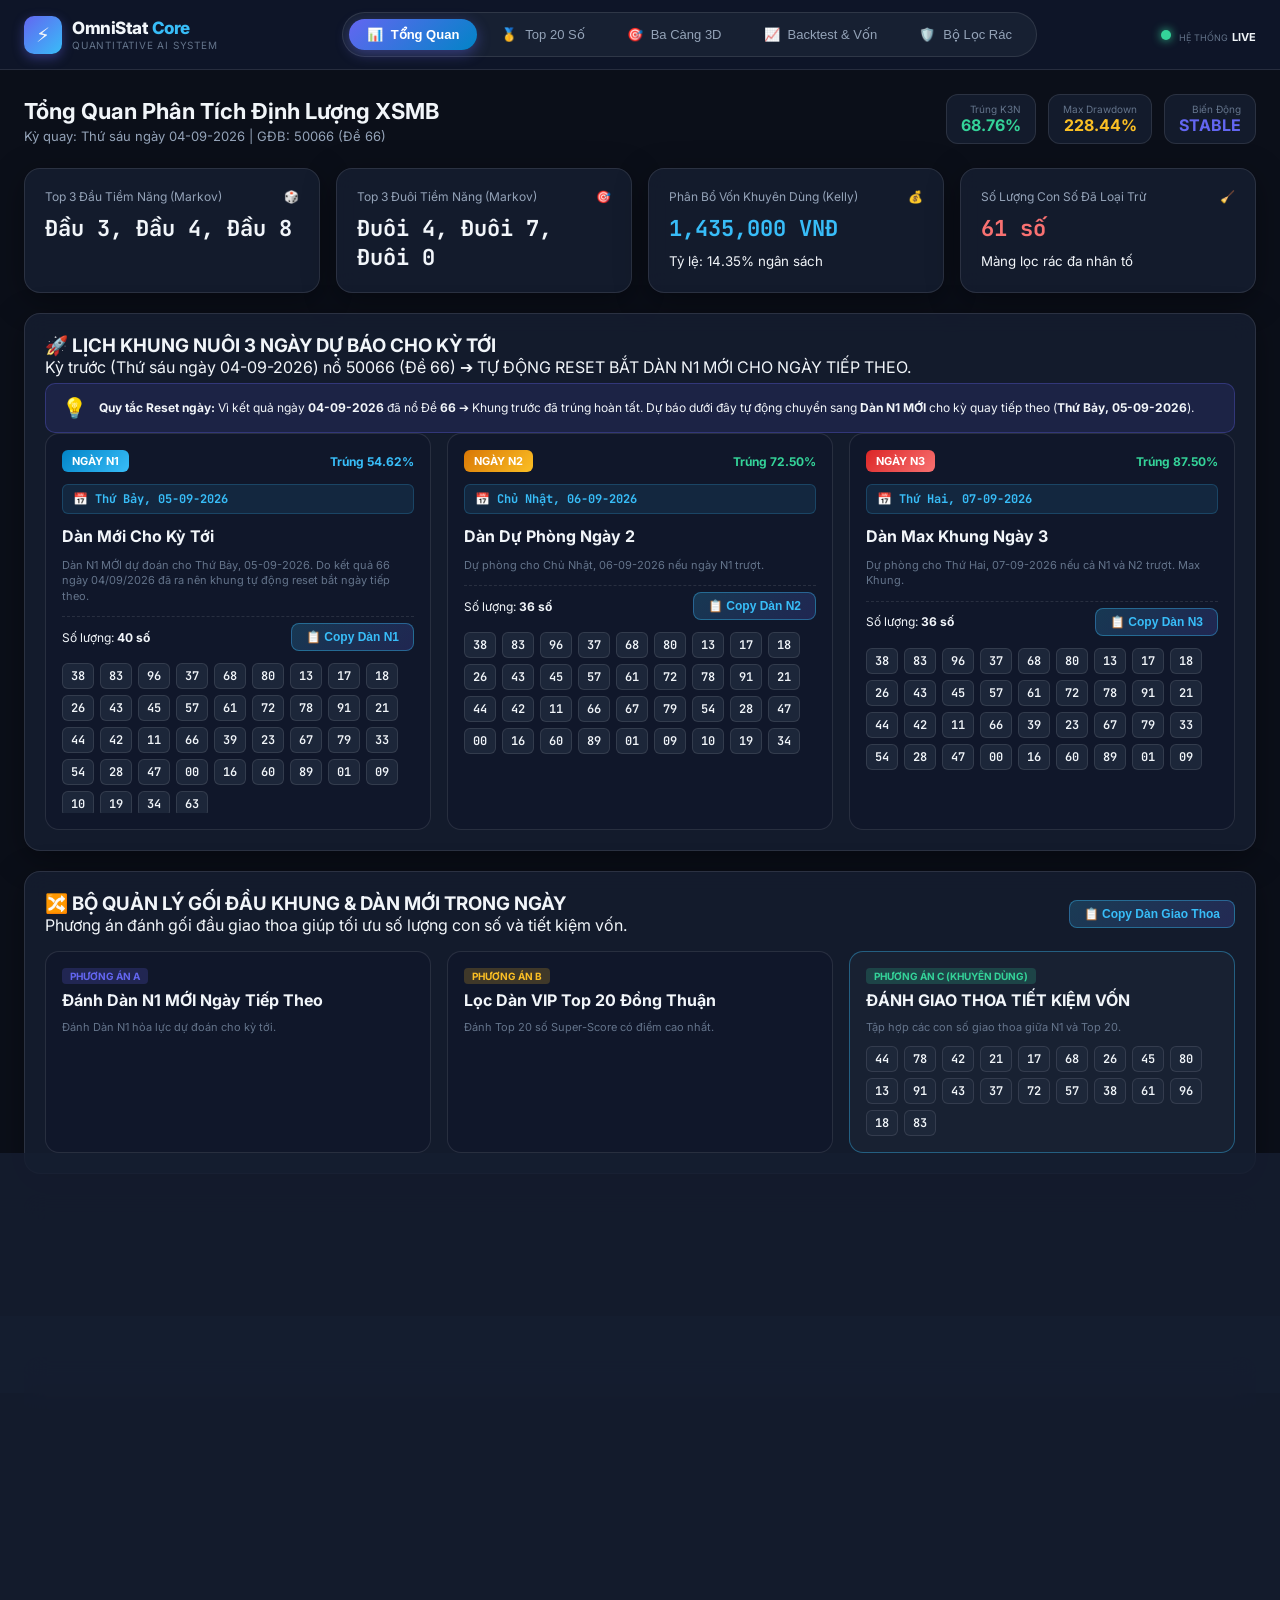
==== commit 6db7e40d: "Auto-update XSMB data & quantitative models [2026-09-04 00:00:00]" ====
--- a/index.html
+++ b/index.html
@@ -12,6 +12,9 @@
 </head>
 <body>
     <div class="app-container">
+        <!-- Toast Notification Popup -->
+        <div id="toast-notification" class="toast-notification">✅ Đã copy dàn số vào bộ nhớ tạm!</div>
+
         <!-- Top App Bar -->
         <header class="app-header">
             <div class="header-inner">
@@ -122,8 +125,8 @@
                 <div class="panel glass frame-section">
                     <div class="panel-header-flex">
                         <div>
-                            <h3>🚀 LỊCH KHUNG NUÔI 3 NGÀY CỤ THỂ (N1 - N2 - N3)</h3>
-                            <p class="section-desc">Mô hình tự động gắn ngày quay cụ thể. Trúng ngày nào ➔ Tự động Reset dàn N1 mới cho ngày hôm sau.</p>
+                            <h3>🚀 LỊCH KHUNG NUÔI 3 NGÀY DỰ BÁO CHO KỲ TỚI</h3>
+                            <p class="section-desc" id="reset-summary-str">Kết quả 04-09-2026 nổ 66 ➔ Tự động Reset dàn N1 mới cho ngày tiếp theo!</p>
                         </div>
                     </div>
 
@@ -131,11 +134,11 @@
                     <div class="rule-banner">
                         <span class="rule-icon">💡</span>
                         <div class="rule-text">
-                            <strong>Quy tắc trúng khung & chuyển ngày:</strong> Nếu <strong>Trúng N1</strong> ngày hôm nay ➔ Kết thúc khung, ngày mai chuyển đánh Dàn N1 MỚI. Nếu <strong>Trượt N1</strong> ➔ Ngày mai chuyển sang Dàn N2 (và tương tự với N3).
-                        </div>
-                    </div>
-
-                    <!-- Frame Details Grid (3 Cards with Explicit Dates) -->
+                            <strong>Quy tắc Reset ngày:</strong> Vì kết quả ngày <strong>04-09-2026</strong> đã nổ Đề <strong>66</strong> ➔ Khung trước đã trúng hoàn tất. Dự báo dưới đây tự động chuyển sang <strong>Dàn N1 MỚI</strong> cho kỳ quay tiếp theo (<strong>Thứ Bảy, 05-09-2026</strong>).
+                        </div>
+                    </div>
+
+                    <!-- Frame Details Grid (3 Cards with Explicit Dates & Copy Buttons) -->
                     <div class="frame-cards-grid">
                         <!-- Card N1 -->
                         <div class="frame-card glass-sub active-frame" id="card-n1">
@@ -144,11 +147,11 @@
                                 <span class="frame-rate text-accent">Trúng 54.62%</span>
                             </div>
                             <div class="date-highlight" id="n1-date-str">📅 Ngày N1: --</div>
-                            <h4>Dàn Gốc Hỏa Lực</h4>
-                            <p class="frame-desc" id="n1-desc-str">Dàn 40 số bắt nhịp từ G7 Top 1-3. Đánh ngày đầu tiên.</p>
+                            <h4>Dàn Mới Cho Kỳ Tới</h4>
+                            <p class="frame-desc" id="n1-desc-str">Dàn 40 số hỏa lực dự đoán cho kỳ quay tiếp theo.</p>
                             <div class="frame-meta">
                                 <span>Số lượng: <strong id="n1-count">40 số</strong></span>
-                                <span>Tỷ lệ vốn: <strong class="text-accent">1.0x (Ví dụ: 100k)</strong></span>
+                                <button class="btn-copy" id="btn-copy-n1">📋 Copy Dàn N1</button>
                             </div>
                             <div class="number-pills-mini" id="n1-numbers-container">
                                 <!-- Rendered by JS -->
@@ -162,11 +165,11 @@
                                 <span class="frame-rate text-success">Trúng 72.50%</span>
                             </div>
                             <div class="date-highlight" id="n2-date-str">📅 Ngày N2: --</div>
-                            <h4>Dàn Siêu Lọc 36 Số</h4>
+                            <h4>Dàn Dự Phòng Ngày 2</h4>
                             <p class="frame-desc" id="n2-desc-str">Đánh khi N1 trượt. Gấp thếp vốn N2.</p>
                             <div class="frame-meta">
                                 <span>Số lượng: <strong id="n2-count">36 số</strong></span>
-                                <span>Tỷ lệ vốn: <strong class="text-warning">2.2x (Ví dụ: 220k)</strong></span>
+                                <button class="btn-copy" id="btn-copy-n2">📋 Copy Dàn N2</button>
                             </div>
                             <div class="number-pills-mini" id="n2-numbers-container">
                                 <!-- Rendered by JS -->
@@ -180,11 +183,11 @@
                                 <span class="frame-rate text-success">Trúng 87.50%</span>
                             </div>
                             <div class="date-highlight" id="n3-date-str">📅 Ngày N3: --</div>
-                            <h4>Dàn Max Khung 36 Số</h4>
+                            <h4>Dàn Max Khung Ngày 3</h4>
                             <p class="frame-desc" id="n3-desc-str">Đánh khi N1 và N2 trượt. Chốt Max Khung.</p>
                             <div class="frame-meta">
                                 <span>Số lượng: <strong id="n3-count">36 số</strong></span>
-                                <span>Tỷ lệ vốn: <strong class="text-danger">4.8x (Ví dụ: 480k)</strong></span>
+                                <button class="btn-copy" id="btn-copy-n3">📋 Copy Dàn N3</button>
                             </div>
                             <div class="number-pills-mini" id="n3-numbers-container">
                                 <!-- Rendered by JS -->
@@ -195,32 +198,37 @@
 
                 <!-- DUAL-FRAME GOI DAU MANAGER (BỘ TÙY CHỌN GỐI ĐẦU & NĂM DÀN MỚI NGÀY) -->
                 <div class="panel glass dual-frame-section">
-                    <h3>🔀 BỘ QUẢN LÝ GỐI ĐẦU KHUNG & DÀN MỚI TRONG NGÀY</h3>
-                    <p class="section-desc">Khi bạn đang trôi ở Dàn N2/N3 cũ nhưng ngày hôm nay vẫn ra Dàn N1 MỚI ➔ Hệ thống phân tích 3 phương án để bạn lựa chọn:</p>
+                    <div class="panel-header-flex">
+                        <div>
+                            <h3>🔀 BỘ QUẢN LÝ GỐI ĐẦU KHUNG & DÀN MỚI TRONG NGÀY</h3>
+                            <p class="section-desc">Phương án đánh gối đầu giao thoa giúp tối ưu số lượng con số và tiết kiệm vốn.</p>
+                        </div>
+                        <button class="btn-copy" id="btn-copy-combined">📋 Copy Dàn Giao Thoa</button>
+                    </div>
 
                     <div class="dual-options-grid">
                         <div class="dual-option-card glass-sub">
                             <div class="option-header">
                                 <span class="opt-tag tag-a">Phương Án A</span>
-                                <h4>Tiếp Tục Đánh Dàn N2/N3 Cũ</h4>
-                            </div>
-                            <p class="opt-desc">Giữ đúng kỷ luật khung cũ để đảm bảo tỷ lệ trúng 72.5% (N2) hoặc 87.5% (N3).</p>
+                                <h4>Đánh Dàn N1 MỚI Ngày Tiếp Theo</h4>
+                            </div>
+                            <p class="opt-desc">Đánh Dàn N1 hỏa lực dự đoán cho kỳ tới.</p>
                         </div>
 
                         <div class="dual-option-card glass-sub">
                             <div class="option-header">
                                 <span class="opt-tag tag-b">Phương Án B</span>
-                                <h4>Bỏ Khung Cũ ➔ Chuyển Dàn N1 Mới</h4>
-                            </div>
-                            <p class="opt-desc">Bắt đầu khung mới từ đầu cho ngày hôm nay với dàn 40 số hỏa lực N1 vừa cập nhật.</p>
+                                <h4>Lọc Dàn VIP Top 20 Đồng Thuận</h4>
+                            </div>
+                            <p class="opt-desc">Đánh Top 20 số Super-Score có điểm cao nhất.</p>
                         </div>
 
                         <div class="dual-option-card glass-sub featured-opt">
                             <div class="option-header">
                                 <span class="opt-tag tag-c">Phương Án C (Khuyên Dùng)</span>
-                                <h4>ĐÁNH GỐI ĐẦU GIAO THOA (N2/N3 Cũ + N1 Mới)</h4>
-                            </div>
-                            <p class="opt-desc">Lọc tập giao thoa trùng nhau giữa khung cũ và khung mới để tối ưu số lượng con số và tiết kiệm vốn.</p>
+                                <h4>ĐÁNH GIAO THOA TIẾT KIỆM VỐN</h4>
+                            </div>
+                            <p class="opt-desc">Tập hợp các con số giao thoa giữa N1 và Top 20.</p>
                             <div class="number-pills-mini" id="combined-numbers-container">
                                 <!-- Rendered by JS -->
                             </div>
@@ -230,7 +238,10 @@
 
                 <!-- Live Quick Filter Controls -->
                 <div class="filter-panel glass">
-                    <h3>⚡ Bộ Lọc Trực Tiếp Theo Tổng & Chạm</h3>
+                    <div class="panel-header-flex">
+                        <h3>⚡ Bộ Lọc Trực Tiếp Theo Tổng & Chạm</h3>
+                        <button class="btn-copy" id="btn-copy-filtered">📋 Copy Dàn Số Đã Lọc</button>
+                    </div>
                     <div class="filter-controls">
                         <div class="filter-group">
                             <label for="filter-sum">Lọc Theo Tổng (0-9):</label>
@@ -280,7 +291,10 @@
             <!-- TAB 2: TOP 20 CONSENSUS -->
             <section id="tab-top20" class="tab-page">
                 <div class="panel glass">
-                    <h3>🥇 Bảng Xếp Hạng Top 20 Số Đồng Thuận Super-Score</h3>
+                    <div class="panel-header-flex">
+                        <h3>🥇 Bảng Xếp Hạng Top 20 Số Đồng Thuận Super-Score</h3>
+                        <button class="btn-copy" id="btn-copy-top20">📋 Copy Top 20 Số</button>
+                    </div>
                     <div class="table-responsive">
                         <table class="data-table">
                             <thead>
@@ -306,7 +320,10 @@
             <!-- TAB 3: 3D MATRIX -->
             <section id="tab-matrix3d" class="tab-page">
                 <div class="panel glass">
-                    <h3>🎯 Xếp Hạng Top Ba Càng (3D) Mạnh Nhất</h3>
+                    <div class="panel-header-flex">
+                        <h3>🎯 Xếp Hạng Top Ba Càng (3D) Mạnh Nhất</h3>
+                        <button class="btn-copy" id="btn-copy-3d">📋 Copy Dàn 3D</button>
+                    </div>
                     <div class="table-responsive">
                         <table class="data-table">
                             <thead>
--- a/styles.css
+++ b/styles.css
@@ -43,6 +43,58 @@
     min-height: 100vh;
 }
 
+/* TOAST NOTIFICATION */
+.toast-notification {
+    position: fixed;
+    top: 20px;
+    right: 20px;
+    z-index: 9999;
+    background: linear-gradient(135deg, #059669, #10b981);
+    color: #ffffff;
+    padding: 12px 20px;
+    border-radius: 10px;
+    font-size: 13px;
+    font-weight: 600;
+    box-shadow: 0 8px 24px rgba(16, 185, 129, 0.4);
+    opacity: 0;
+    transform: translateY(-20px);
+    pointer-events: none;
+    transition: all 0.3s cubic-bezier(0.16, 1, 0.3, 1);
+}
+
+.toast-notification.show {
+    opacity: 1;
+    transform: translateY(0);
+}
+
+/* BUTTON COPY */
+.btn-copy {
+    display: inline-flex;
+    align-items: center;
+    gap: 6px;
+    padding: 6px 14px;
+    background: linear-gradient(135deg, rgba(56, 189, 248, 0.2), rgba(99, 102, 241, 0.2));
+    border: 1px solid rgba(56, 189, 248, 0.4);
+    border-radius: 8px;
+    color: var(--accent-blue);
+    font-size: 12px;
+    font-weight: 600;
+    cursor: pointer;
+    transition: all 0.2s ease;
+    white-space: nowrap;
+}
+
+.btn-copy:hover {
+    background: linear-gradient(135deg, #0284c7, #6366f1);
+    color: #ffffff;
+    border-color: transparent;
+    box-shadow: 0 4px 12px rgba(56, 189, 248, 0.3);
+}
+
+.btn-copy:active {
+    transform: scale(0.96);
+}
+
 /* APP HEADER WITH CENTERED TABS */
 .app-header {
     position: sticky;
@@ -358,6 +410,7 @@
 .frame-meta {
     display: flex;
     justify-content: space-between;
+    align-items: center;
     font-size: 12px;
     padding-top: 6px;
     border-top: 1px dashed var(--border-color);
@@ -390,6 +443,13 @@
     gap: 16px;
 }
 
+.panel-header-flex {
+    display: flex;
+    justify-content: space-between;
+    align-items: center;
+    gap: 16px;
+}
+
 .dual-options-grid {
     display: grid;
     grid-template-columns: repeat(3, 1fr);
@@ -539,7 +599,6 @@
 .text-accent { color: var(--accent-blue); }
 .text-info { color: var(--accent-indigo); }
 .desktop-only { display: block; }
-.frame-sub-selector { display: none; }
 
 /* MOBILE RESPONSIVE UI (iPhone / Smartphones) */
 @media (max-width: 768px) {
@@ -549,6 +608,12 @@
 
     .app-header {
         padding: 10px 14px;
+    }
+
+    .panel-header-flex {
+        flex-direction: column;
+        align-items: flex-start;
+        gap: 10px;
     }
 
     .frame-cards-grid, .dual-options-grid {
